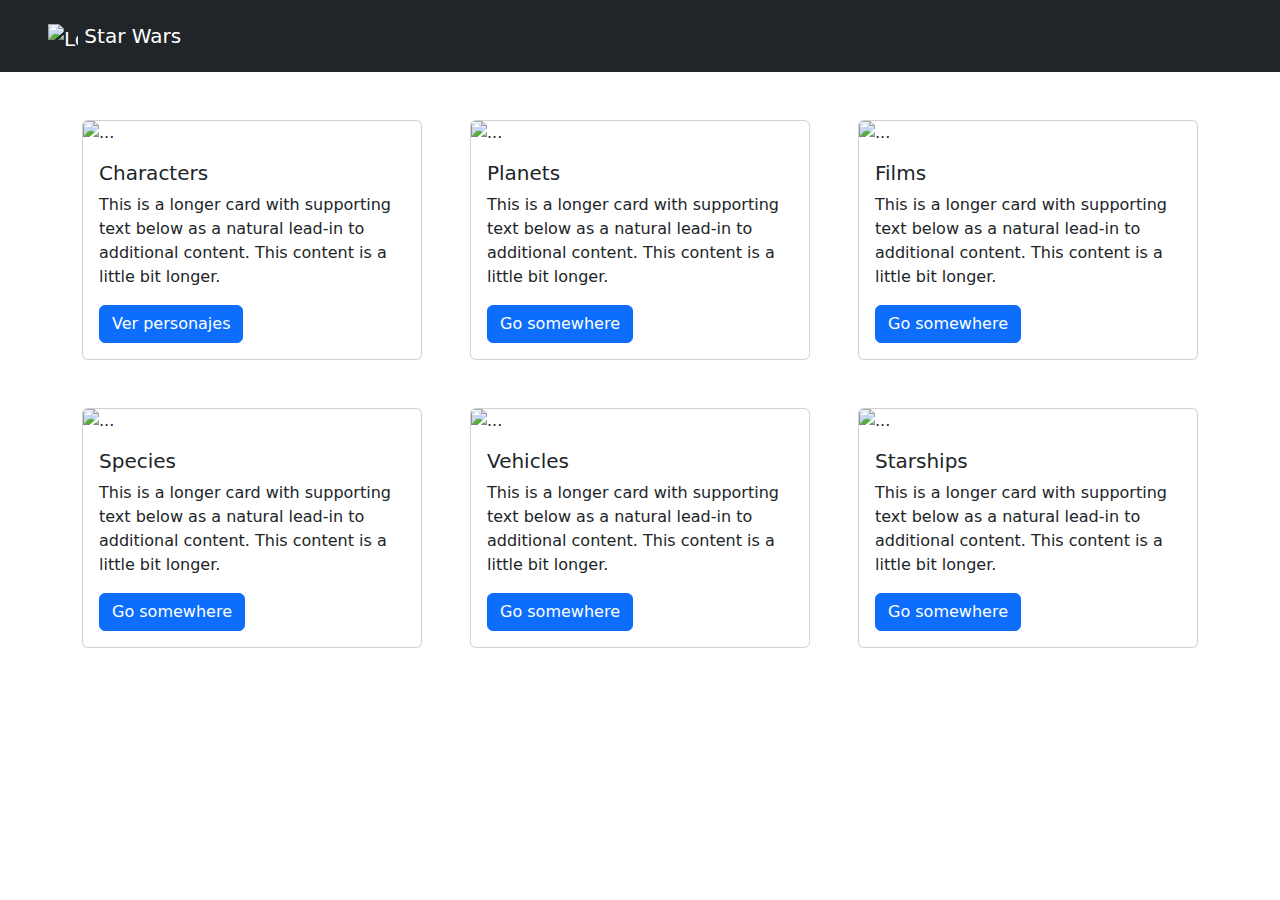
==== index.html @ 71b53e7d "feat: :sparkles: Mostrar vehiculos con imagenes" ====
<!DOCTYPE html>
<html lang="en">

<head>
    <meta charset="UTF-8">
    <meta name="viewport" content="width=device-width, initial-scale=1.0">
    <link href="https://cdn.jsdelivr.net/npm/bootstrap@5.3.3/dist/css/bootstrap.min.css" rel="stylesheet"
        integrity="sha384-QWTKZyjpPEjISv5WaRU9OFeRpok6YctnYmDr5pNlyT2bRjXh0JMhjY6hW+ALEwIH" crossorigin="anonymous">
    <link rel="stylesheet" href="style.css">
    <title>Document</title>
</head>

<body>
    <nav class="navbar navbar-dark bg-dark">
        <div class="container-fluid p-md-5 py-md-2">
            <a class="navbar-brand" href="index.html">
                <img src="logo.png" alt="Logo" width="30" height="24"
                    class="d-inline-block align-text-top">
                Star Wars
            </a>
        </div>
    </nav>


    <div class="container mt-5 m">
        <div class="row row-cols-1 row-cols-md-3 g-5">
            <div class="col">
                <div class="card">
                    <img src="foto.jpg" class="card-img-top" alt="...">
                    <div class="card-body">
                        <h5 class="card-title">Characters</h5>
                        <p class="card-text">This is a longer card with supporting text below as a natural lead-in to
                            additional content. This content is a little bit longer.</p>
                        <a href="personajes.html" class="btn btn-primary">Ver personajes</a>
                    </div>
                </div>
            </div>
            <div class="col">
                <div class="card">
                    <img src="foto.jpg" class="card-img-top" alt="...">
                    <div class="card-body">
                        <h5 class="card-title">Planets</h5>
                        <p class="card-text">This is a longer card with supporting text below as a natural lead-in to
                            additional content. This content is a little bit longer.</p>
                        <a href="planetas.html" class="btn btn-primary">Go somewhere</a>
                    </div>
                </div>
            </div>
            <div class="col">
                <div class="card">
                    <img src="foto.jpg" class="card-img-top" alt="...">
                    <div class="card-body">
                        <h5 class="card-title">Films</h5>
                        <p class="card-text">This is a longer card with supporting text below as a natural lead-in to
                            additional content. This content is a little bit longer.</p>
                        <a href="peliculas.html" class="btn btn-primary">Go somewhere</a>
                    </div>
                </div>
            </div>
            <div class="col">
                <div class="card">
                    <img src="foto.jpg" class="card-img-top" alt="...">
                    <div class="card-body">
                        <h5 class="card-title">Species</h5>
                        <p class="card-text">This is a longer card with supporting text below as a natural lead-in to
                            additional content. This content is a little bit longer.</p>
                        <a href="especies.html" class="btn btn-primary">Go somewhere</a>
                    </div>
                </div>
            </div>
            <div class="col">
                <div class="card">
                    <img src="foto.jpg" class="card-img-top" alt="...">
                    <div class="card-body">
                        <h5 class="card-title">Vehicles</h5>
                        <p class="card-text">This is a longer card with supporting text below as a natural lead-in to
                            additional content. This content is a little bit longer.</p>
                        <a href="vehiculos.html" class="btn btn-primary">Go somewhere</a>
                    </div>
                </div>
            </div>
            <div class="col">
                <div class="card">
                    <img src="foto.jpg" class="card-img-top" alt="...">
                    <div class="card-body">
                        <h5 class="card-title">Starships</h5>
                        <p class="card-text">This is a longer card with supporting text below as a natural lead-in to
                            additional content. This content is a little bit longer.</p>
                        <a href="naves.html" class="btn btn-primary">Go somewhere</a>
                    </div>
                </div>
            </div>

        </div>
    </div>
</body>

</html>
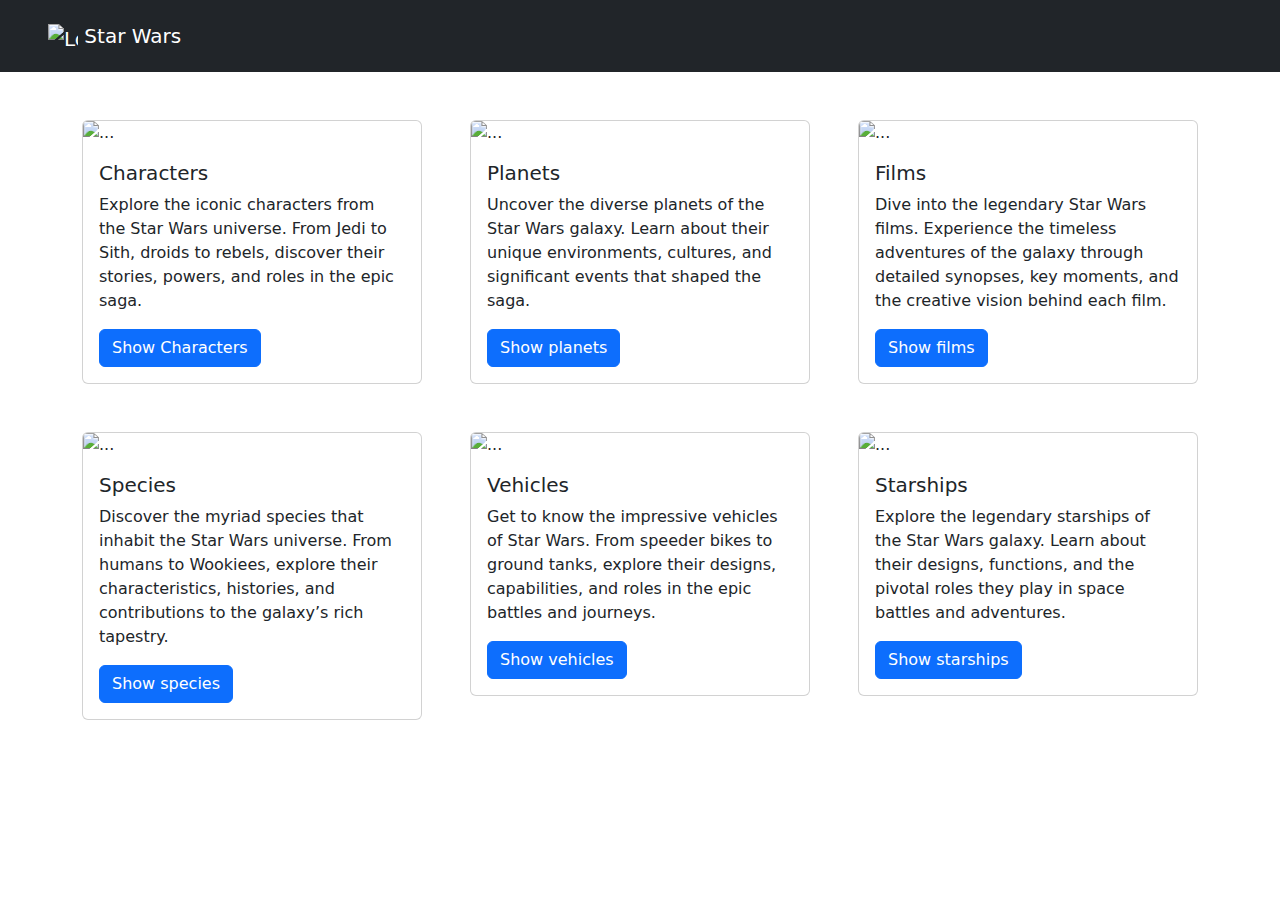
==== commit 38db3d3f: "style: :lipstick: Agregar @media querys para validar tamaño de letra en resoluciones pequeñas" ====
--- a/index.html
+++ b/index.html
@@ -26,23 +26,21 @@
         <div class="row row-cols-1 row-cols-md-3 g-5">
             <div class="col">
                 <div class="card">
-                    <img src="foto.jpg" class="card-img-top" alt="...">
+                    <img src="films.png" class="card-img-top" alt="...">
                     <div class="card-body">
                         <h5 class="card-title">Characters</h5>
-                        <p class="card-text">This is a longer card with supporting text below as a natural lead-in to
-                            additional content. This content is a little bit longer.</p>
-                        <a href="personajes.html" class="btn btn-primary">Ver personajes</a>
+                        <p class="card-text">Explore the iconic characters from the Star Wars universe. From Jedi to Sith, droids to rebels, discover their stories, powers, and roles in the epic saga.</p>
+                        <a href="personajes.html" class="btn btn-primary">Show Characters</a>
                     </div>
                 </div>
             </div>
             <div class="col">
                 <div class="card">
-                    <img src="foto.jpg" class="card-img-top" alt="...">
+                    <img src="planeta.jpg" class="card-img-top" alt="...">
                     <div class="card-body">
                         <h5 class="card-title">Planets</h5>
-                        <p class="card-text">This is a longer card with supporting text below as a natural lead-in to
-                            additional content. This content is a little bit longer.</p>
-                        <a href="planetas.html" class="btn btn-primary">Go somewhere</a>
+                        <p class="card-text">Uncover the diverse planets of the Star Wars galaxy. Learn about their unique environments, cultures, and significant events that shaped the saga.</p>
+                        <a href="planetas.html" class="btn btn-primary">Show planets</a>
                     </div>
                 </div>
             </div>
@@ -51,42 +49,38 @@
                     <img src="foto.jpg" class="card-img-top" alt="...">
                     <div class="card-body">
                         <h5 class="card-title">Films</h5>
-                        <p class="card-text">This is a longer card with supporting text below as a natural lead-in to
-                            additional content. This content is a little bit longer.</p>
-                        <a href="peliculas.html" class="btn btn-primary">Go somewhere</a>
+                        <p class="card-text">Dive into the legendary Star Wars films. Experience the timeless adventures of the galaxy through detailed synopses, key moments, and the creative vision behind each film.</p>
+                        <a href="peliculas.html" class="btn btn-primary">Show films</a>
                     </div>
                 </div>
             </div>
             <div class="col">
                 <div class="card">
-                    <img src="foto.jpg" class="card-img-top" alt="...">
+                    <img src="species.jpg" class="card-img-top" alt="...">
                     <div class="card-body">
                         <h5 class="card-title">Species</h5>
-                        <p class="card-text">This is a longer card with supporting text below as a natural lead-in to
-                            additional content. This content is a little bit longer.</p>
-                        <a href="especies.html" class="btn btn-primary">Go somewhere</a>
+                        <p class="card-text">Discover the myriad species that inhabit the Star Wars universe. From humans to Wookiees, explore their characteristics, histories, and contributions to the galaxy’s rich tapestry.</p>
+                        <a href="especies.html" class="btn btn-primary">Show species</a>
                     </div>
                 </div>
             </div>
             <div class="col">
                 <div class="card">
-                    <img src="foto.jpg" class="card-img-top" alt="...">
+                    <img src="vehicles.jpg" class="card-img-top" alt="...">
                     <div class="card-body">
                         <h5 class="card-title">Vehicles</h5>
-                        <p class="card-text">This is a longer card with supporting text below as a natural lead-in to
-                            additional content. This content is a little bit longer.</p>
-                        <a href="vehiculos.html" class="btn btn-primary">Go somewhere</a>
+                        <p class="card-text">Get to know the impressive vehicles of Star Wars. From speeder bikes to ground tanks, explore their designs, capabilities, and roles in the epic battles and journeys.</p>
+                        <a href="vehicles.html" class="btn btn-primary">Show vehicles</a>
                     </div>
                 </div>
             </div>
             <div class="col">
                 <div class="card">
-                    <img src="foto.jpg" class="card-img-top" alt="...">
+                    <img src="starships.jpg" class="card-img-top" alt="...">
                     <div class="card-body">
                         <h5 class="card-title">Starships</h5>
-                        <p class="card-text">This is a longer card with supporting text below as a natural lead-in to
-                            additional content. This content is a little bit longer.</p>
-                        <a href="naves.html" class="btn btn-primary">Go somewhere</a>
+                        <p class="card-text">Explore the legendary starships of the Star Wars galaxy. Learn about their designs, functions, and the pivotal roles they play in space battles and adventures.</p>
+                        <a href="naves.html" class="btn btn-primary">Show starships</a>
                     </div>
                 </div>
             </div>
